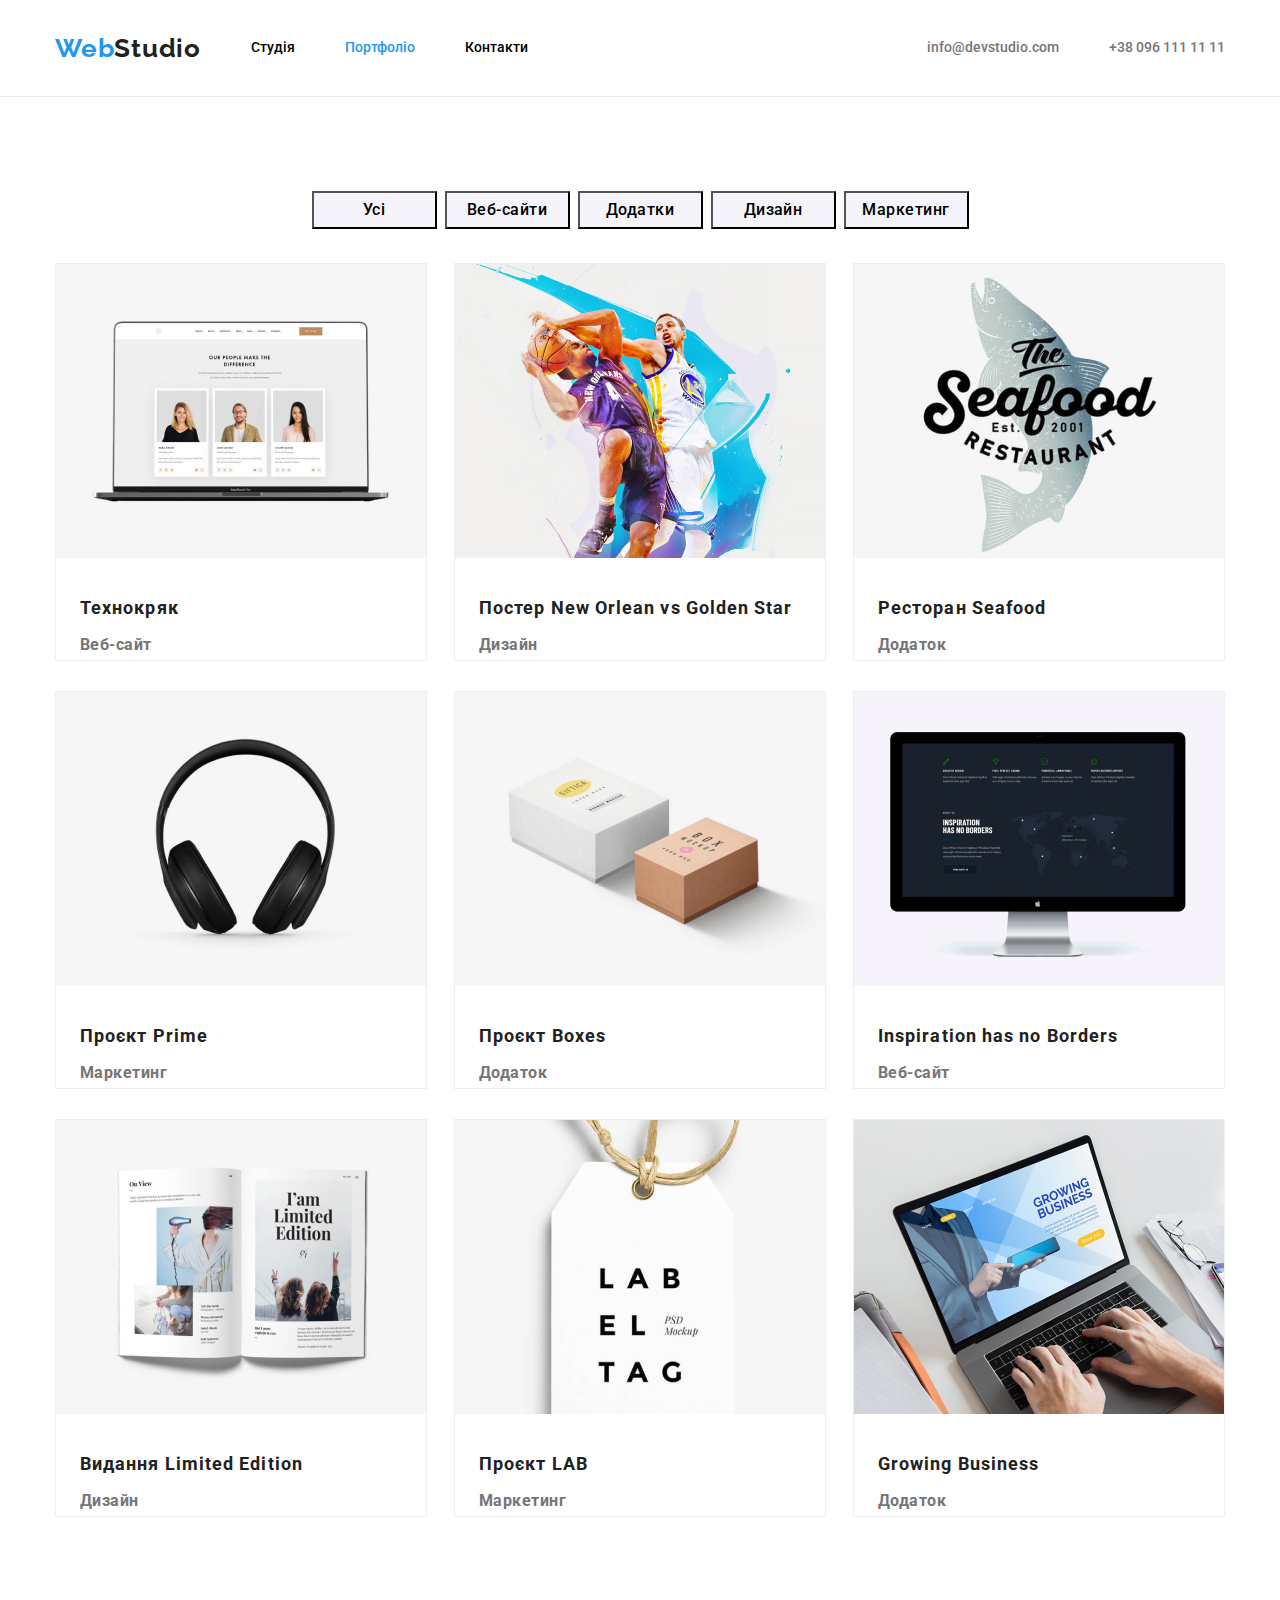
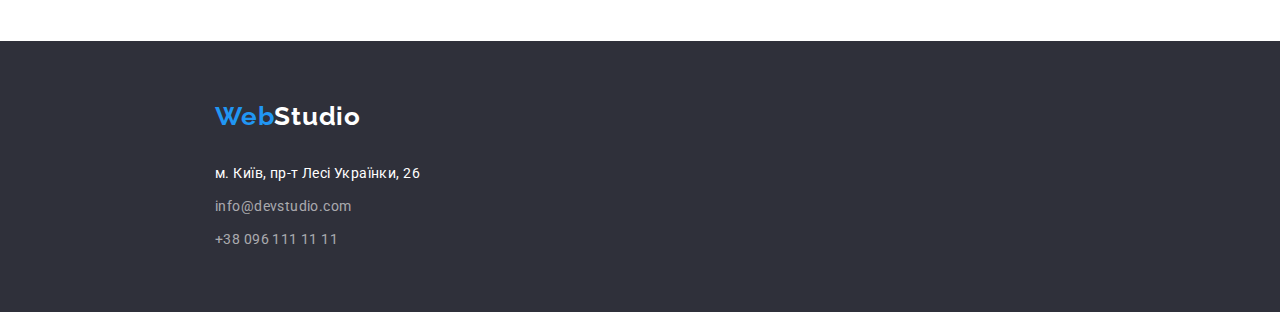
==== portfolio.html @ 7e7a211c "First commit" ====
<!DOCTYPE html>
<html lang="uk">

<head>
  <meta charset="UTF-8" />
  <meta http-equiv="X-UA-Compatible" content="IE=edge" />
  <meta name="viewport" content="width=device-width, initial-scale=1.0" />
  <title>Portfolio</title>
  <link href="https://fonts.googleapis.com/css2?family=Raleway:wght@700&family=Roboto:wght@400;500;700;900&display=swap"
    rel="stylesheet" />
  <link rel="stylesheet"
    href="https://cdnjs.cloudflare.com/ajax/libs/modern-normalize/1.1.0/modern-normalize.min.css" />
  <link rel="stylesheet" href="./css/style.css" />
</head>

<body>
  <header>
    <div class="container main-block">
      <nav class="logo-block">
        <a href="./index.html" class="logo">
          <span class="logo-firstwords">Web</span>Studio
        </a>
        <ul class="blocks">
          <li class="item"><a href="./index.html" class="nav-links">Студія</a></li>
          <li class="item">
            <a href="" class="nav-links-stud">Портфоліо</a>
          </li>
          <li class="item"><a href="" class="nav-links">Контакти</a></li>
        </ul>
      </nav>
      <ul class="second-blocks">
        <li class="item">
          <a href="mailto:info@devstudio.com" class="nav-links tlf">info@devstudio.com
          </a>
        </li>
        <li class="item">
          <a href="tel:+380961111111" class="nav-links tlf">+38 096 111 11 11</a>
        </li>
      </ul>
    </div>
  </header>

  <main>
    <!-- <h1>Це є секція герої</h1> -->
    <section class="section">
      <div class="container">
        <ul class="bottom-section">
          <li class="botsec-item"><button type="button" class="btn-portfol">Усі</button></li>
          <li class="botsec-item"><button type="button" class="btn-portfol">Веб-сайти</button></li>
          <li class="botsec-item"><button type="button" class="btn-portfol">Додатки</button></li>
          <li class="botsec-item"><button type="button" class="btn-portfol">Дизайн</button></li>
          <li class="botsec-item"><button type="button" class="btn-portfol">Маркетинг</button></li>
        </ul>

        <!-- <h2>Це роботи студії</h2> -->
        <ul class="our-block">
          <li class="our-item">
            <a href="" class="name-client">
              <img src="./Image/portfolio1.jpg" alt="Технокряк" width="370" class="foto-client" />
              <h3 class="firma-client">Технокряк</h3>
              <p class="text-client">Веб-сайт</p>
            </a>
          </li>
          <li class="our-item">
            <a href="" class="name-client">
              <img src="./Image/portfolio2.jpg" alt="Постер New Orlean vs Golden Star" width="370"
                class="foto-client" />
              <h3 class="firma-client">Постер New Orlean vs Golden Star</h3>
              <p class="text-client">Дизайн</p>
            </a>
          </li>
          <li class="our-item">
            <a href="" class="name-client">
              <img src="./Image/portfolio3.jpg" alt="Ресторан Seafood" width="370" class="foto-client" />
              <h3 class="firma-client">Ресторан Seafood</h3>
              <p class="text-client">Додаток</p>
            </a>
          </li>
          <li class="our-item">
            <a href="" class="name-client">
              <img src="./Image/portfolio4.jpg" alt="Проєкт Prime" width="370" class="foto-client" />
              <h3 class="firma-client">Проєкт Prime</h3>
              <p class="text-client">Маркетинг</p>
            </a>
          </li>
          <li class="our-item">
            <a href="" class="name-client">
              <img src="./Image/portfolio5.jpg" alt="Проєкт Boxes" width="370" class="foto-client" />
              <h3 class="firma-client">Проєкт Boxes</h3>
              <p class="text-client">Додаток</p>
            </a>
          </li>
          <li class="our-item">
            <a href="" class="name-client">
              <img src="./Image/portfolio6.jpg" alt="Inspiration has no Borders" width="370" class="foto-client" />
              <h3 class="firma-client">Inspiration has no Borders</h3>
              <p class="text-client">Веб-сайт</p>
            </a>
          </li>
          <li class="our-item">
            <a href="" class="name-client">
              <img src="./Image/portfolio7.jpg" alt="Видання Limited Edition" width="370" class="foto-client" />
              <h3 class="firma-client">Видання Limited Edition</h3>
              <p class="text-client">Дизайн</p>
            </a>
          </li>
          <li class="our-item">
            <a href="" class="name-client">
              <img src="./Image/portfolio8.jpg" alt="Проєкт LAB" width="370" class="foto-client" />
              <h3 class="firma-client">Проєкт LAB</h3>
              <p class="text-client">Маркетинг</p>
            </a>
          </li>
          <li class="our-item">
            <a href="" class="name-client">
              <img src="./Image/portfolio9.jpg" alt="Growing Business" width="370" class="foto-client" />
              <h3 class="firma-client">Growing Business</h3>
              <p class="text-client">Додаток</p>
            </a>
          </li>
        </ul>
      </div>
    </section>
  </main>
  <footer class="bgrfoot-color">
    <div class="foot-blocks">
      <a href="./index.html" class="logo secondword">
        <span class="logo-firstwords">Web</span>Studio
      </a>
    </div>
    <address class="all-adr">
      <span class="fotadr"> м. Київ, пр-т Лесі Українки, 26 </span>
      <a href="mailto:info@devstudio.com" class="adr-foot">info@devstudio.com</a>
      <a href="tel:+380961111111" class="adr-foot">+38 096 111 11 11</a>
    </address>
  </footer>
</body>

</html>
---- css/style.css ----
.container {
  width: 1200px;
  margin: 0 auto;
  padding: 0 15px;
  /* background-color: tomato; */
}
.section {
  padding-top: 94px;
  padding-bottom: 94px;
  /* background-color: green; */
}

:root {
  --color-white-fontbgr: #ffffff;
  --primary-text-color: #212121;
  --button-wordfirst-color: #2196f3;
  --text-other-color: #757575;
  --footer-herobgr-color: #2f303a;
  --adress-footer-color: rgba(255, 255, 255, 0.6);
  --button-portfolio-color: #f5f4fa;
}
header {
  border-bottom: 1px solid #ececec;
}
h1,
h2,
h3,
h4,
h5,
h6,
ul,
p {
  margin: 0;
  padding: 0;
}

body {
  background-color: var(--color-white-fontbgr);
  color: var(--primary-text-colo);
  font-family: "Roboto", sans-serif;
  font-style: normal;
}
ul {
  list-style: none;
}

/* Header */
.main-block {
  display: flex;
  align-items: center;
  justify-content: space-between;
}
.logo-block {
  display: flex;

  margin-right: 50px;
  align-items: center;
}
.logo {
  font-family: "Raleway";
  font-weight: 700;
  font-size: 26px;
  line-height: 1.19;
  letter-spacing: 0.03em;

  color: var(--primary-text-color);
  margin-right: 50px;
  text-decoration: none;
}
.logo-firstwords {
  color: var(--button-wordfirst-color);
}
.blocks {
  display: flex;
}
.nav-links {
  display: block;
  font-weight: 500;
  font-size: 14px;
  line-height: 1.14;
  color: var(--primary-text-colo);
  text-decoration: none;
  padding-top: 40px;
  padding-bottom: 40px;
}

.nav-links-stud {
  display: block;
  font-weight: 500;
  font-size: 14px;
  line-height: 1.14;
  color: var(--button-wordfirst-color);
  text-decoration: none;
  padding-top: 40px;
  padding-bottom: 40px;
}

.nav-links:hover,
.nav-links:focus {
  color: var(--button-wordfirst-color);
}

.item:not(:last-child) {
  margin-right: 50px;
}
.second-blocks {
  display: flex;
}
.second-blocks .item:not(:last-child) {
  margin-right: 50px;
}

.tlf {
  color: var(--text-other-color);
}

/* Hero */
.hero {
  width: 1600px;
  background-color: var(--footer-herobgr-color);
}
.hero-topic {
  font-weight: 900;
  font-size: 44px;
  line-height: 1.36;
  letter-spacing: 0.06em;
  text-transform: uppercase;
  color: var(--color-white-fontbgr);
  margin-left: auto;
  margin-right: auto;
  margin-bottom: 30px;
  margin-top: 200px;
  padding-left: 452px;
  padding-right: 452px;
  text-align: center;
}
.btn-hero {
  background-color: var(--button-wordfirst-color);
  color: var(--color-white-fontbgr);
  width: 216px;
  height: 50px;
  left: 580px;
  top: 424px;
  font-weight: 700;
  font-size: 16px;
  line-height: 1.88;
  cursor: pointer;
  margin-left: 692px;
  margin-right: 692px;
  margin-bottom: 200px;
}

/* Second section */
.second-section {
  margin-bottom: 94px;
}
.advant {
  font-weight: 700;
  font-size: 14px;
  line-height: 1.14;
  letter-spacing: 0.03em;
  text-transform: uppercase;
  margin-bottom: 10px;
}
.advant-text {
  font-weight: 400;
  font-size: 14px;
  line-height: 1.71;
  letter-spacing: 0.03em;
  color: var(--text-other-color);
}
.second-part {
  display: flex;
}
.second-part .item-part:not(:last-child) {
  margin-right: 30px;
}

/* Third section */
.about-us {
  font-weight: 700;
  font-size: 36px;
  line-height: 1.17;
  letter-spacing: 0.03em;
  text-align: center;
  margin-bottom: 50px;
}
.third-blocks {
  display: flex;
  padding-left: 0;
}
.third-blocks .three-item:not(:last-child) {
  margin-right: 30px;
}
/* Fourth section */
.team {
  font-weight: 500;
  font-size: 16px;
  line-height: 1.19;
  letter-spacing: 0.03em;
  margin-bottom: 30px;
  text-align: center;
}
.team-prof {
  font-size: 16px;
  line-height: 1.19;
  letter-spacing: 0.03em;
  color: var(--text-other-color);
  text-align: center;
}
.foto-team {
  margin-bottom: 30px;
}
.fourth-blocks {
  display: flex;
  padding-left: 0;
}
.fourth-blocks .fourth-item:not(:last-child) {
  margin-right: 30px;
}
/* Page portfolio */
.btn-portfol {
  width: 125px;
  height: 38px;
  left: 593px;
  top: 174px;
  background-color: var(--button-portfolio-color);

  font-weight: 500;
  font-size: 16px;
  line-height: 1.62;
  letter-spacing: 0.03em;
  cursor: pointer;
}

.btn-portfol:hover,
.btn-portfol:focus {
  background-color: var(--button-wordfirst-color);
  color: var(--color-white-fontbgr);
}
.our-block {
  display: flex;
  justify-content: space-between;
  flex-wrap: wrap;
}
.our-block .our-item {
  margin-bottom: 30px;
}
.our-item {
  border: 1px solid #eeeeee;
}
.bottom-section .botsec-item:not(:last-child) {
  margin-right: 8px;
}
.bottom-section {
  display: flex;
  margin-bottom: 34px;
  justify-content: center;
}
.name-client {
  font-weight: 700;
  font-size: 18px;
  line-height: 2;
  letter-spacing: 0.06em;
  color: var(--primary-text-colo);
  text-decoration: none;
}
.text-client {
  font-size: 16px;
  line-height: 1.88;
  letter-spacing: 0.03em;
  color: var(--text-other-color);
  text-decoration: none;
  padding-left: 24px;
}
.firma-client {
  font-weight: 700;
  font-size: 18px;
  line-height: 2;
  letter-spacing: 0.06em;
  color: var(--primary-text-color);
  margin-bottom: 4px;
  padding-left: 24px;
}

/* Footer */
.all-adr {
  display: flex;
  font-style: normal;
  font-weight: 400;
  font-size: 14px;
  line-height: 1.71;
  letter-spacing: 0.03em;
  color: var(--color-white-fontbgr);
  flex-direction: column;
}
.bgrfoot-color {
  background-color: var(--footer-herobgr-color);
  padding-top: 60px;
  padding-left: 215px;
}
.secondword {
  color: var(--color-white-fontbgr);
  text-shadow: none;
}
.foot-blocks {
  margin-bottom: 30px;
}
.fotadr {
  margin-bottom: 9px;
}
.all-adr .adr-foot {
  margin-bottom: 9px;
}
.all-adr .adr-foot:last-child {
  margin-bottom: 60px;
}
.adr-foot {
  font-size: 14px;
  line-height: 1.71;
  letter-spacing: 0.03em;
  color: rgba(255, 255, 255, 0.6);
  text-decoration: none;
}
.adr-foot:hover,
.adr-foot:focus {
  color: var(--button-wordfirst-color);
}

.foto-client {
  margin-bottom: 20px;
}
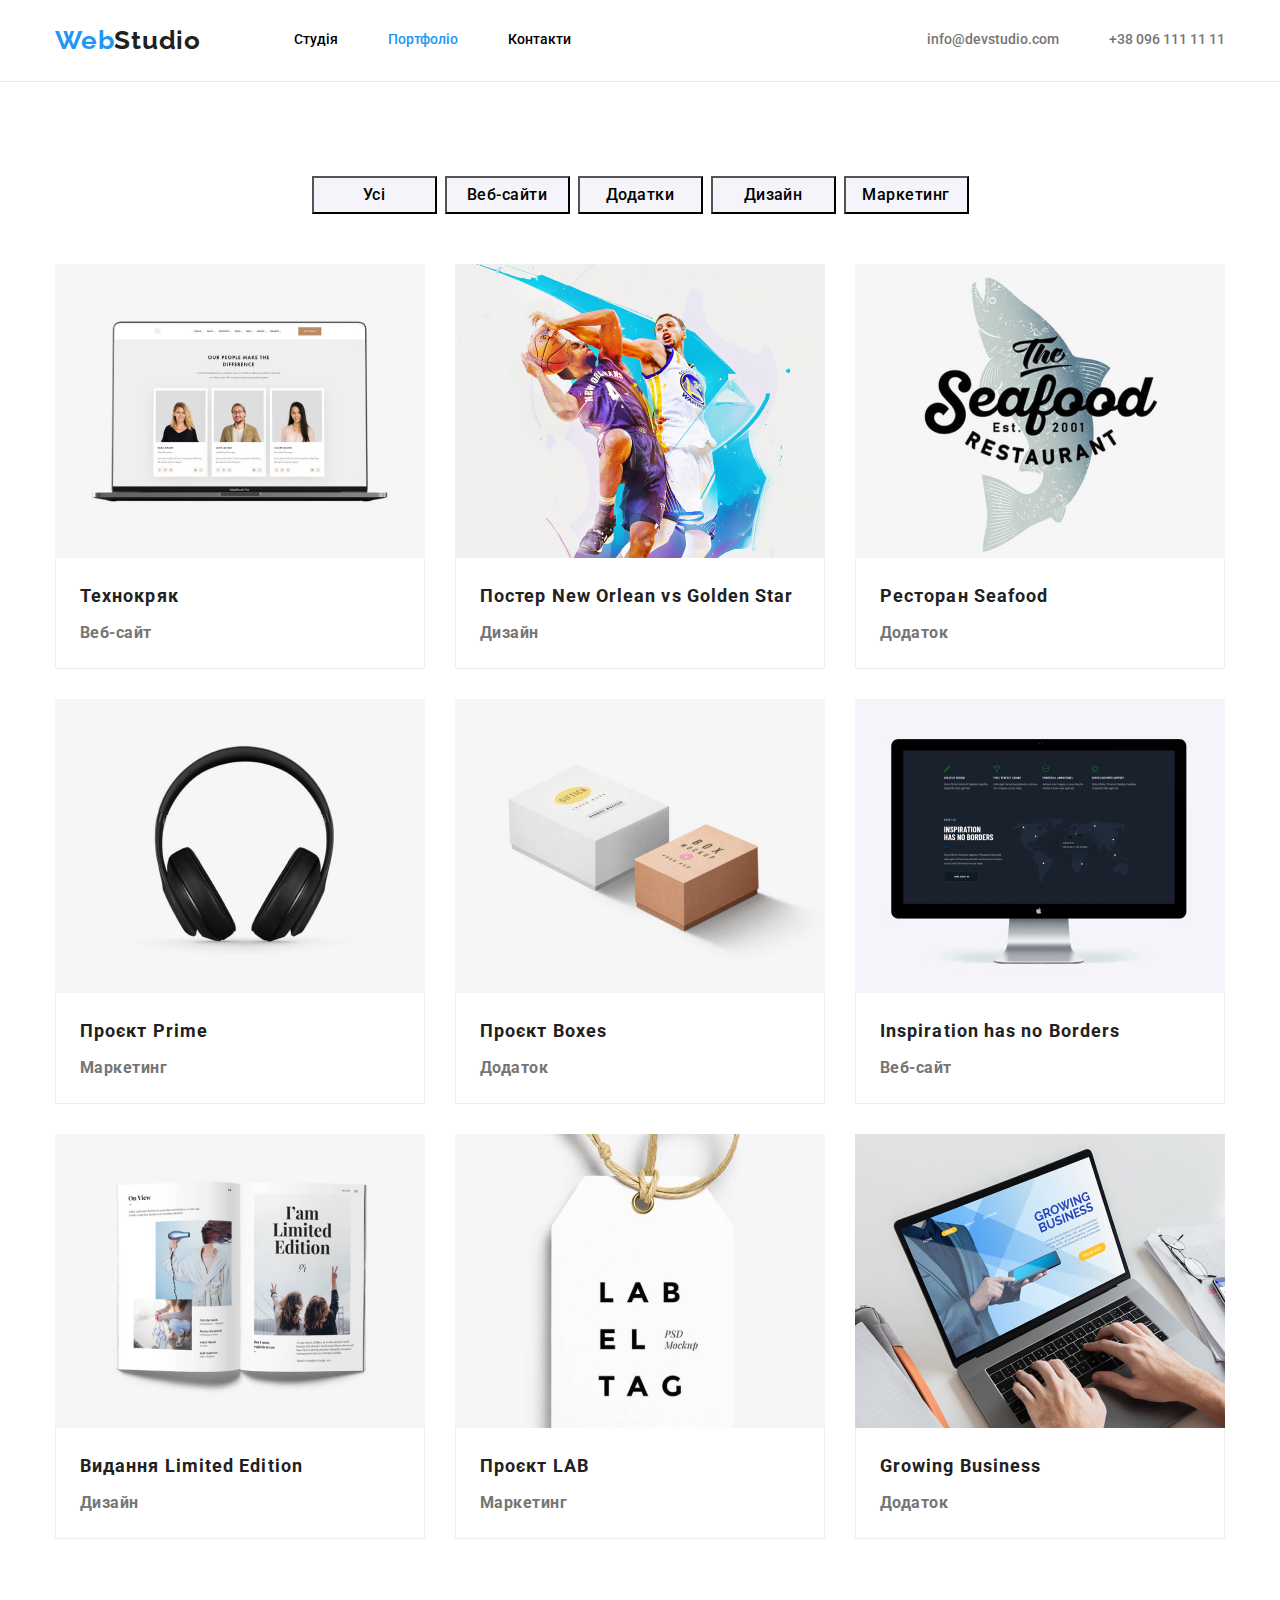
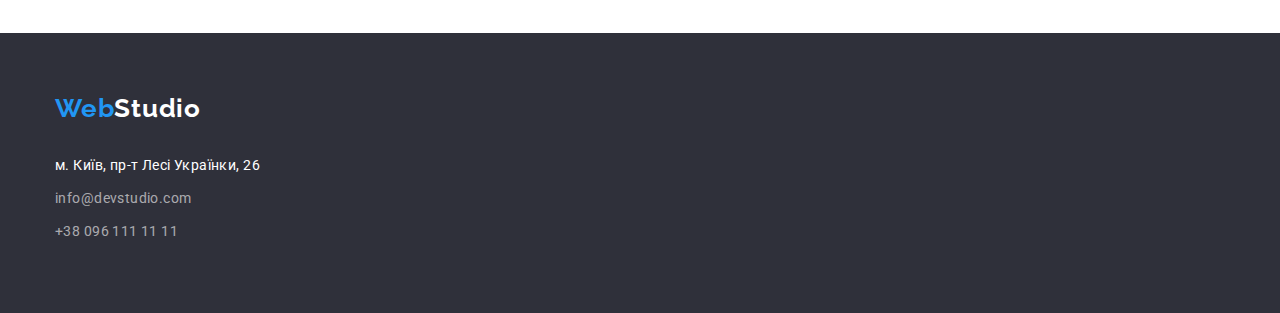
==== commit 0bca97f2: "Fixed mistaks" ====
--- a/portfolio.html
+++ b/portfolio.html
@@ -57,65 +57,83 @@
           <li class="our-item">
             <a href="" class="name-client">
               <img src="./Image/portfolio1.jpg" alt="Технокряк" width="370" class="foto-client" />
-              <h3 class="firma-client">Технокряк</h3>
-              <p class="text-client">Веб-сайт</p>
+              <div class="firm-text">
+                <h3 class="firma-client">Технокряк</h3>
+                <p class="text-client">Веб-сайт</p>
+              </div>
             </a>
           </li>
           <li class="our-item">
             <a href="" class="name-client">
               <img src="./Image/portfolio2.jpg" alt="Постер New Orlean vs Golden Star" width="370"
                 class="foto-client" />
-              <h3 class="firma-client">Постер New Orlean vs Golden Star</h3>
-              <p class="text-client">Дизайн</p>
+              <div class="firm-text">
+                <h3 class="firma-client">Постер New Orlean vs Golden Star</h3>
+                <p class="text-client">Дизайн</p>
+              </div>
             </a>
           </li>
           <li class="our-item">
             <a href="" class="name-client">
               <img src="./Image/portfolio3.jpg" alt="Ресторан Seafood" width="370" class="foto-client" />
-              <h3 class="firma-client">Ресторан Seafood</h3>
-              <p class="text-client">Додаток</p>
+              <div class="firm-text">
+                <h3 class="firma-client">Ресторан Seafood</h3>
+                <p class="text-client">Додаток</p>
+              </div>
             </a>
           </li>
           <li class="our-item">
             <a href="" class="name-client">
               <img src="./Image/portfolio4.jpg" alt="Проєкт Prime" width="370" class="foto-client" />
-              <h3 class="firma-client">Проєкт Prime</h3>
-              <p class="text-client">Маркетинг</p>
+              <div class="firm-text">
+                <h3 class="firma-client">Проєкт Prime</h3>
+                <p class="text-client">Маркетинг</p>
+              </div>
             </a>
           </li>
           <li class="our-item">
             <a href="" class="name-client">
               <img src="./Image/portfolio5.jpg" alt="Проєкт Boxes" width="370" class="foto-client" />
-              <h3 class="firma-client">Проєкт Boxes</h3>
-              <p class="text-client">Додаток</p>
+              <div class="firm-text">
+                <h3 class="firma-client">Проєкт Boxes</h3>
+                <p class="text-client">Додаток</p>
+              </div>
             </a>
           </li>
           <li class="our-item">
             <a href="" class="name-client">
               <img src="./Image/portfolio6.jpg" alt="Inspiration has no Borders" width="370" class="foto-client" />
-              <h3 class="firma-client">Inspiration has no Borders</h3>
-              <p class="text-client">Веб-сайт</p>
+              <div class="firm-text">
+                <h3 class="firma-client">Inspiration has no Borders</h3>
+                <p class="text-client">Веб-сайт</p>
+              </div>
             </a>
           </li>
           <li class="our-item">
             <a href="" class="name-client">
               <img src="./Image/portfolio7.jpg" alt="Видання Limited Edition" width="370" class="foto-client" />
-              <h3 class="firma-client">Видання Limited Edition</h3>
-              <p class="text-client">Дизайн</p>
+              <div class="firm-text">
+                <h3 class="firma-client">Видання Limited Edition</h3>
+                <p class="text-client">Дизайн</p>
+              </div>
             </a>
           </li>
           <li class="our-item">
             <a href="" class="name-client">
               <img src="./Image/portfolio8.jpg" alt="Проєкт LAB" width="370" class="foto-client" />
-              <h3 class="firma-client">Проєкт LAB</h3>
-              <p class="text-client">Маркетинг</p>
+              <div class="firm-text">
+                <h3 class="firma-client">Проєкт LAB</h3>
+                <p class="text-client">Маркетинг</p>
+              </div>
             </a>
           </li>
           <li class="our-item">
             <a href="" class="name-client">
               <img src="./Image/portfolio9.jpg" alt="Growing Business" width="370" class="foto-client" />
-              <h3 class="firma-client">Growing Business</h3>
-              <p class="text-client">Додаток</p>
+              <div class="firm-text">
+                <h3 class="firma-client">Growing Business</h3>
+                <p class="text-client">Додаток</p>
+              </div>
             </a>
           </li>
         </ul>
@@ -123,16 +141,18 @@
     </section>
   </main>
   <footer class="bgrfoot-color">
-    <div class="foot-blocks">
+    <div class="container">
+
       <a href="./index.html" class="logo secondword">
         <span class="logo-firstwords">Web</span>Studio
       </a>
+
+      <address class="all-adr">
+        <span class="fotadr"> м. Київ, пр-т Лесі Українки, 26 </span>
+        <a href="mailto:info@devstudio.com" class="adr-foot">info@devstudio.com</a>
+        <a href="tel:+380961111111" class="adr-foot">+38 096 111 11 11</a>
+      </address>
     </div>
-    <address class="all-adr">
-      <span class="fotadr"> м. Київ, пр-т Лесі Українки, 26 </span>
-      <a href="mailto:info@devstudio.com" class="adr-foot">info@devstudio.com</a>
-      <a href="tel:+380961111111" class="adr-foot">+38 096 111 11 11</a>
-    </address>
   </footer>
 </body>
 
--- a/css/style.css
+++ b/css/style.css
@@ -53,7 +53,6 @@
 .logo-block {
   display: flex;
 
-  margin-right: 50px;
   align-items: center;
 }
 .logo {
@@ -64,7 +63,7 @@
   letter-spacing: 0.03em;
 
   color: var(--primary-text-color);
-  margin-right: 50px;
+  margin-right: 93px;
   text-decoration: none;
 }
 .logo-firstwords {
@@ -80,8 +79,8 @@
   line-height: 1.14;
   color: var(--primary-text-colo);
   text-decoration: none;
-  padding-top: 40px;
-  padding-bottom: 40px;
+  padding-top: 32.4px;
+  padding-bottom: 32.4px;
 }
 
 .nav-links-stud {
@@ -91,8 +90,8 @@
   line-height: 1.14;
   color: var(--button-wordfirst-color);
   text-decoration: none;
-  padding-top: 40px;
-  padding-bottom: 40px;
+  padding-top: 32.4px;
+  padding-bottom: 32.4px;
 }
 
 .nav-links:hover,
@@ -116,10 +115,11 @@
 
 /* Hero */
 .hero {
-  width: 1600px;
+  max-width: 1600px;
   background-color: var(--footer-herobgr-color);
 }
 .hero-topic {
+  width: 696px;
   font-weight: 900;
   font-size: 44px;
   line-height: 1.36;
@@ -129,9 +129,7 @@
   margin-left: auto;
   margin-right: auto;
   margin-bottom: 30px;
-  margin-top: 200px;
-  padding-left: 452px;
-  padding-right: 452px;
+
   text-align: center;
 }
 .btn-hero {
@@ -145,9 +143,9 @@
   font-size: 16px;
   line-height: 1.88;
   cursor: pointer;
-  margin-left: 692px;
-  margin-right: 692px;
-  margin-bottom: 200px;
+  display: block;
+  margin-left: auto;
+  margin-right: auto;
 }
 
 /* Second section */
@@ -175,6 +173,12 @@
 .second-part .item-part:not(:last-child) {
   margin-right: 30px;
 }
+.item-part {
+  width: 270px;
+}
+.paramt-section {
+  padding-bottom: 0;
+}
 
 /* Third section */
 .about-us {
@@ -191,6 +195,9 @@
 }
 .third-blocks .three-item:not(:last-child) {
   margin-right: 30px;
+}
+.picter-four {
+  display: block;
 }
 /* Fourth section */
 .team {
@@ -198,7 +205,7 @@
   font-size: 16px;
   line-height: 1.19;
   letter-spacing: 0.03em;
-  margin-bottom: 30px;
+  margin-bottom: 10px;
   text-align: center;
 }
 .team-prof {
@@ -209,7 +216,7 @@
   text-align: center;
 }
 .foto-team {
-  margin-bottom: 30px;
+  display: block;
 }
 .fourth-blocks {
   display: flex;
@@ -217,6 +224,10 @@
 }
 .fourth-blocks .fourth-item:not(:last-child) {
   margin-right: 30px;
+}
+.name-prof {
+  padding-top: 30px;
+  padding-bottom: 30px;
 }
 /* Page portfolio */
 .btn-portfol {
@@ -231,8 +242,18 @@
   line-height: 1.62;
   letter-spacing: 0.03em;
   cursor: pointer;
-}
-
+  padding: 6px, 22px, 6px, 22px;
+}
+.our-item {
+  margin-right: 30px;
+  margin-bottom: 30px;
+}
+.our-item:nth-child(3n) {
+  margin-right: 0;
+}
+.our-item:nth-last-child(-1n + 3) {
+  margin-bottom: 0;
+}
 .btn-portfol:hover,
 .btn-portfol:focus {
   background-color: var(--button-wordfirst-color);
@@ -240,21 +261,15 @@
 }
 .our-block {
   display: flex;
-  justify-content: space-between;
   flex-wrap: wrap;
 }
-.our-block .our-item {
-  margin-bottom: 30px;
-}
-.our-item {
-  border: 1px solid #eeeeee;
-}
+
 .bottom-section .botsec-item:not(:last-child) {
   margin-right: 8px;
 }
 .bottom-section {
   display: flex;
-  margin-bottom: 34px;
+  margin-bottom: 50px;
   justify-content: center;
 }
 .name-client {
@@ -271,7 +286,6 @@
   letter-spacing: 0.03em;
   color: var(--text-other-color);
   text-decoration: none;
-  padding-left: 24px;
 }
 .firma-client {
   font-weight: 700;
@@ -280,12 +294,23 @@
   letter-spacing: 0.06em;
   color: var(--primary-text-color);
   margin-bottom: 4px;
+}
+.foto-client {
+  display: block;
+  margin-bottom: 0;
+}
+.firm-text {
+  padding-top: 20px;
+  padding-bottom: 20px;
   padding-left: 24px;
+  padding-right: 24px;
+  border-left: 1px solid #eeeeee;
+  border-right: 1px solid #eeeeee;
+  border-bottom: 1px solid #eeeeee;
 }
 
 /* Footer */
 .all-adr {
-  display: flex;
   font-style: normal;
   font-weight: 400;
   font-size: 14px;
@@ -297,25 +322,26 @@
 .bgrfoot-color {
   background-color: var(--footer-herobgr-color);
   padding-top: 60px;
-  padding-left: 215px;
+  padding-bottom: 60px;
+  max-width: 1600px;
 }
 .secondword {
+  display: block;
   color: var(--color-white-fontbgr);
   text-shadow: none;
-}
-.foot-blocks {
   margin-bottom: 30px;
 }
+
 .fotadr {
+  display: block;
   margin-bottom: 9px;
 }
 .all-adr .adr-foot {
   margin-bottom: 9px;
 }
-.all-adr .adr-foot:last-child {
-  margin-bottom: 60px;
-}
+
 .adr-foot {
+  display: block;
   font-size: 14px;
   line-height: 1.71;
   letter-spacing: 0.03em;
@@ -326,7 +352,3 @@
 .adr-foot:focus {
   color: var(--button-wordfirst-color);
 }
-
-.foto-client {
-  margin-bottom: 20px;
-}
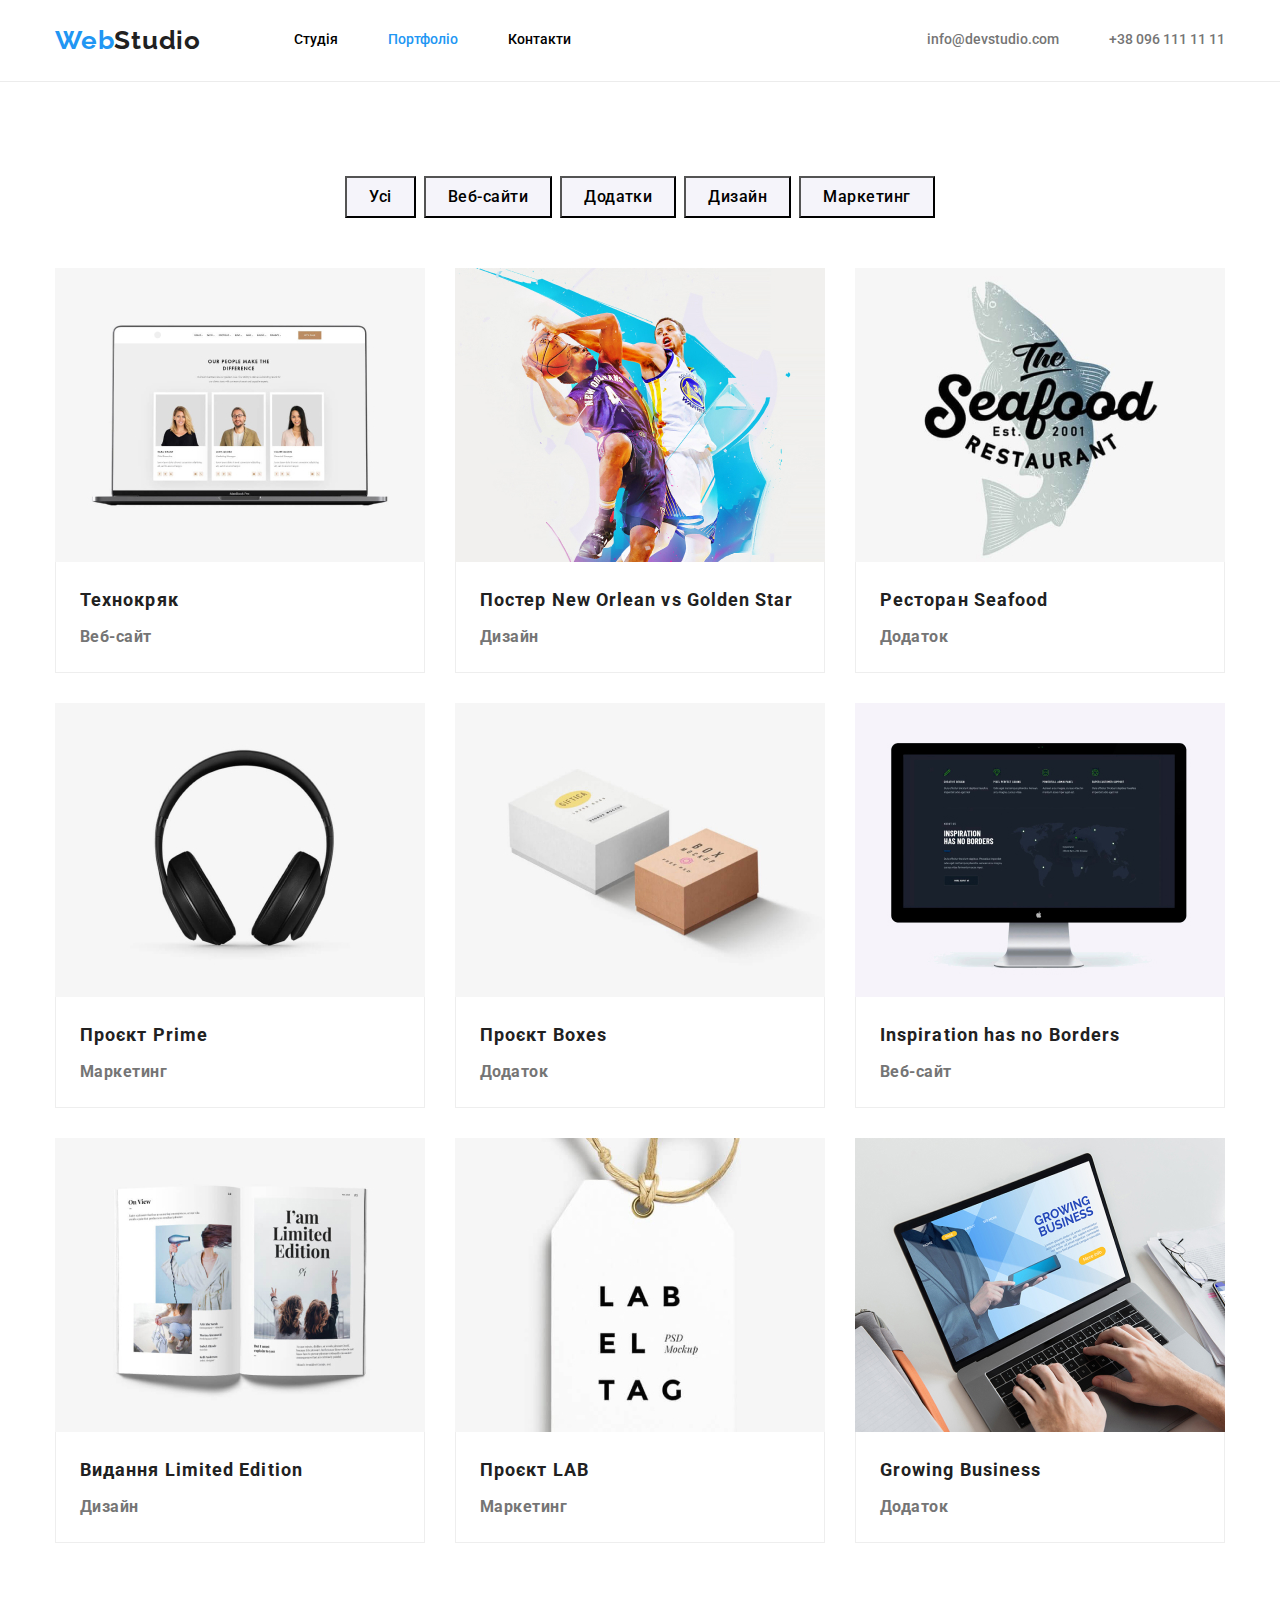
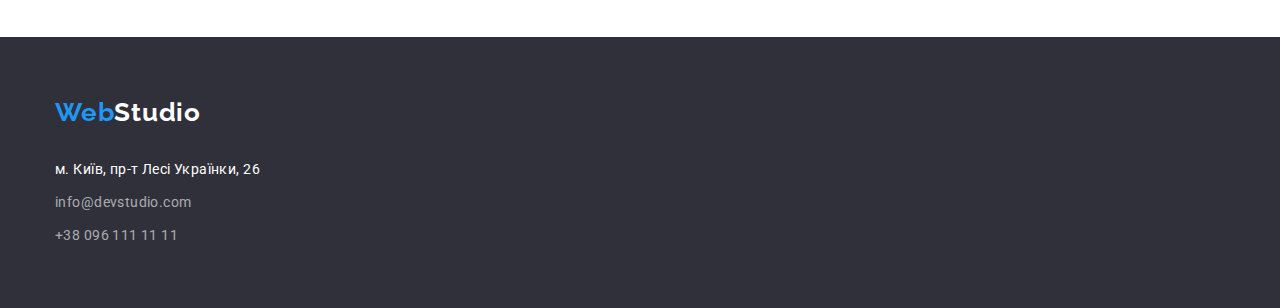
==== commit e37a49fb: "Finaly fixed" ====
--- a/portfolio.html
+++ b/portfolio.html
@@ -150,7 +150,7 @@
       <address class="all-adr">
         <span class="fotadr"> м. Київ, пр-т Лесі Українки, 26 </span>
         <a href="mailto:info@devstudio.com" class="adr-foot">info@devstudio.com</a>
-        <a href="tel:+380961111111" class="adr-foot">+38 096 111 11 11</a>
+        <a href="tel:+380961111111" class="adr-foot tlf-foot">+38 096 111 11 11</a>
       </address>
     </div>
   </footer>
--- a/css/style.css
+++ b/css/style.css
@@ -116,6 +116,10 @@
 /* Hero */
 .hero {
   max-width: 1600px;
+  margin-left: auto;
+  margin-right: auto;
+  padding-top: 200px;
+  padding-bottom: 200px;
   background-color: var(--footer-herobgr-color);
 }
 .hero-topic {
@@ -231,18 +235,16 @@
 }
 /* Page portfolio */
 .btn-portfol {
-  width: 125px;
-  height: 38px;
-  left: 593px;
-  top: 174px;
   background-color: var(--button-portfolio-color);
-
   font-weight: 500;
   font-size: 16px;
   line-height: 1.62;
   letter-spacing: 0.03em;
   cursor: pointer;
-  padding: 6px, 22px, 6px, 22px;
+  padding-top: 6px;
+  padding-right: 22px;
+  padding-bottom: 6px;
+  padding-left: 22px;
 }
 .our-item {
   margin-right: 30px;
@@ -317,13 +319,13 @@
   line-height: 1.71;
   letter-spacing: 0.03em;
   color: var(--color-white-fontbgr);
-  flex-direction: column;
 }
 .bgrfoot-color {
   background-color: var(--footer-herobgr-color);
   padding-top: 60px;
   padding-bottom: 60px;
-  max-width: 1600px;
+  margin-right: auto;
+  margin-left: auto;
 }
 .secondword {
   display: block;
@@ -347,6 +349,9 @@
   letter-spacing: 0.03em;
   color: rgba(255, 255, 255, 0.6);
   text-decoration: none;
+}
+.all-adr .tlf-foot {
+  margin-bottom: 0;
 }
 .adr-foot:hover,
 .adr-foot:focus {
